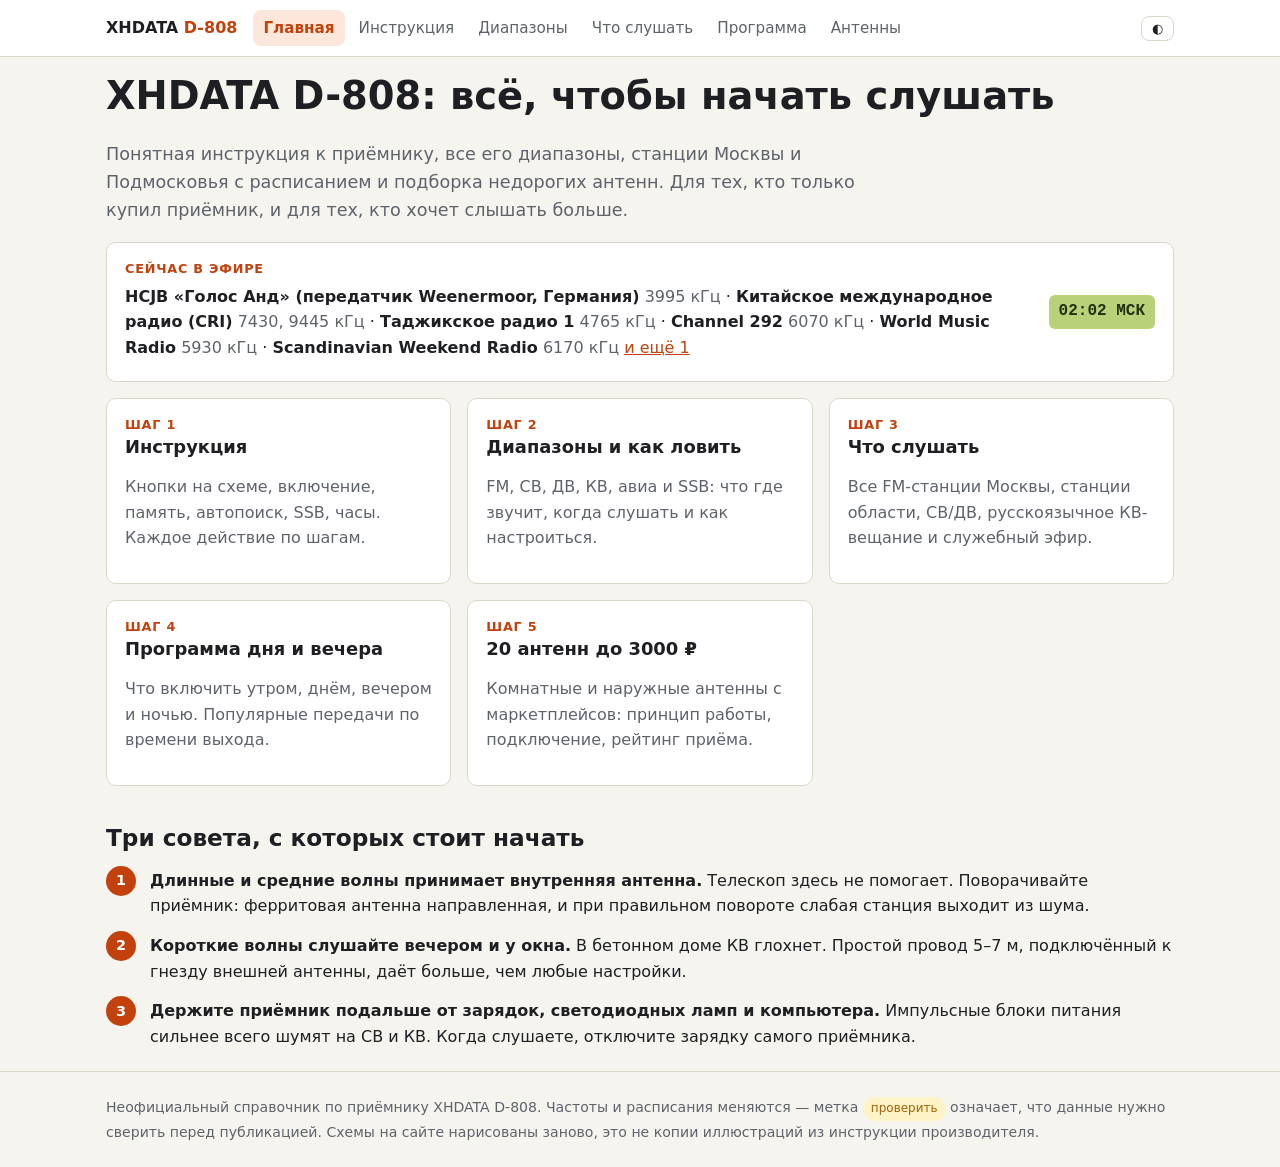
==== site/index.html @ 244ea677 "Справочный сайт по приёмнику XHDATA D-808 Шесть страниц: инструкция со схемой, диапазоны и как ловит" ====
<!doctype html>
<html lang="ru">
<head>
<meta charset="utf-8">
<meta name="viewport" content="width=device-width, initial-scale=1">
<title>XHDATA D-808: справочник</title>
<meta name="description" content="Как пользоваться приёмником XHDATA D-808: пошаговая инструкция, все диапазоны, что слушать в Подмосковье и какие антенны купить до 3000 ₽.">
<link rel="icon" href="favicon.svg" type="image/svg+xml">
<link rel="canonical" href="https://wwwparser.github.io/xhdata-d808/">
<meta property="og:type" content="website">
<meta property="og:locale" content="ru_RU">
<meta property="og:title" content="XHDATA D-808: справочник">
<meta property="og:description" content="Как пользоваться приёмником XHDATA D-808: пошаговая инструкция, все диапазоны, что слушать в Подмосковье и какие антенны купить до 3000 ₽.">
<meta property="og:url" content="https://wwwparser.github.io/xhdata-d808/">
<meta name="theme-color" content="#c2410c">
<link rel="stylesheet" href="assets/style.css">
</head>
<body>
<main class="wrap">
  <h1>XHDATA D-808: всё, чтобы начать слушать</h1>
  <p class="lead">Понятная инструкция к приёмнику, все его диапазоны, станции Москвы и Подмосковья с расписанием и подборка недорогих антенн. Для тех, кто только купил приёмник, и для тех, кто хочет слышать больше.</p>

  <div class="card" style="display:flex;gap:16px;align-items:center;flex-wrap:wrap;margin:16px 0">
    <div style="flex:1 1 260px">
      <div class="kicker">Сейчас в эфире</div>
      <p style="margin:.3em 0" id="now">Загрузка…</p>
    </div>
    <span class="clock" id="clock"></span>
  </div>

  <div class="grid">
    <a class="card" href="guide.html"><div class="kicker">Шаг 1</div><h3>Инструкция</h3>
      <p class="muted">Кнопки на схеме, включение, память, автопоиск, SSB, часы. Каждое действие по шагам.</p></a>
    <a class="card" href="bands.html"><div class="kicker">Шаг 2</div><h3>Диапазоны и как ловить</h3>
      <p class="muted">FM, СВ, ДВ, КВ, авиа и SSB: что где звучит, когда слушать и как настроиться.</p></a>
    <a class="card" href="listen.html"><div class="kicker">Шаг 3</div><h3>Что слушать</h3>
      <p class="muted">Все FM-станции Москвы, станции области, СВ/ДВ, русскоязычное КВ-вещание и служебный эфир.</p></a>
    <a class="card" href="schedule.html"><div class="kicker">Шаг 4</div><h3>Программа дня и вечера</h3>
      <p class="muted">Что включить утром, днём, вечером и ночью. Популярные передачи по времени выхода.</p></a>
    <a class="card" href="antennas.html"><div class="kicker">Шаг 5</div><h3>20 антенн до 3000 ₽</h3>
      <p class="muted">Комнатные и наружные антенны с маркетплейсов: принцип работы, подключение, рейтинг приёма.</p></a>
  </div>

  <h2>Три совета, с которых стоит начать</h2>
  <ol class="steps">
    <li><b>Длинные и средние волны принимает внутренняя антенна.</b> Телескоп здесь не помогает. Поворачивайте приёмник: ферритовая антенна направленная, и при правильном повороте слабая станция выходит из шума.</li>
    <li><b>Короткие волны слушайте вечером и у окна.</b> В бетонном доме КВ глохнет. Простой провод 5–7 м, подключённый к гнезду внешней антенны, даёт больше, чем любые настройки.</li>
    <li><b>Держите приёмник подальше от зарядок, светодиодных ламп и компьютера.</b> Импульсные блоки питания сильнее всего шумят на СВ и КВ. Когда слушаете, отключите зарядку самого приёмника.</li>
  </ol>
</main>
<script src="data/stations.js"></script>
<script src="assets/app.js"></script>
<script>
(function () {
  const { esc, isLive, startClock, groupSW, $ } = Site;
  startClock($("#clock"));
  const S = window.STATIONS || {};
  const live = groupSW([...(S.sw_russian || []), ...(S.sw_other || [])].filter((r) => isLive(r.time_utc)));
  // одна станция — один пункт, сначала подтверждённые
  const seen = new Set();
  const uniq = live.filter((r) => !seen.has(r.station) && seen.add(r.station));
  $("#now").innerHTML = uniq.length
    ? uniq.slice(0, 6).map((r) => `<b>${esc(r.station)}</b> <span class="muted">${esc(r.freq_khz)} кГц</span>`).join(" · ") +
      (uniq.length > 6 ? ` <a href="listen.html#swru">и ещё ${uniq.length - 6}</a>` : "")
    : 'Сейчас по расписанию на КВ тихо. <a href="listen.html">Все станции</a>';
})();
</script>
</body>
</html>
---- site/assets/style.css ----
:root {
  --bg: #f6f4ef;
  --surface: #ffffff;
  --surface-2: #efece4;
  --text: #1d1f22;
  --muted: #5e636b;
  --line: #dcd7cb;
  --accent: #c2410c;
  --accent-soft: #fde7da;
  --ok: #15803d;
  --warn: #a16207;
  --warn-soft: #fef3c7;
  --lcd: #b9d27a;
  --lcd-ink: #22300c;
  --radius: 10px;
  --maxw: 1100px;
  color-scheme: light;
}
@media (prefers-color-scheme: dark) {
  :root:not([data-theme="light"]) {
    --bg: #15171a; --surface: #1d2024; --surface-2: #262a2f; --text: #e8e6e1;
    --muted: #a0a5ad; --line: #353a41; --accent: #fb923c; --accent-soft: #3a2415;
    --ok: #4ade80; --warn: #fbbf24; --warn-soft: #3a3012; --lcd: #7e9446; --lcd-ink: #0e1405;
    color-scheme: dark;
  }
}
:root[data-theme="dark"] {
  --bg: #15171a; --surface: #1d2024; --surface-2: #262a2f; --text: #e8e6e1;
  --muted: #a0a5ad; --line: #353a41; --accent: #fb923c; --accent-soft: #3a2415;
  --ok: #4ade80; --warn: #fbbf24; --warn-soft: #3a3012; --lcd: #7e9446; --lcd-ink: #0e1405;
  color-scheme: dark;
}

* { box-sizing: border-box; }
html { -webkit-text-size-adjust: 100%; }
body {
  margin: 0; background: var(--bg); color: var(--text);
  font: 16px/1.6 "Inter", system-ui, -apple-system, "Segoe UI", Roboto, sans-serif;
}
a { color: var(--accent); }
h1, h2, h3 { line-height: 1.25; margin: 1.6em 0 .5em; }
h1 { font-size: clamp(1.7rem, 4vw, 2.4rem); margin-top: .4em; }
h2 { font-size: 1.45rem; }
h3 { font-size: 1.12rem; }
.wrap { max-width: var(--maxw); margin: 0 auto; padding: 0 16px; }

/* header */
.top { background: var(--surface); border-bottom: 1px solid var(--line); position: sticky; top: 0; z-index: 10; }
.top .wrap { display: flex; align-items: center; gap: 16px; min-height: 56px; flex-wrap: wrap; }
.brand { font-weight: 700; color: var(--text); text-decoration: none; white-space: nowrap; }
.brand span { color: var(--accent); }
.nav { display: flex; gap: 4px; flex-wrap: wrap; flex: 1; }
.nav a { color: var(--muted); text-decoration: none; padding: 6px 10px; border-radius: 8px; font-size: .95rem; }
.nav a:hover { background: var(--surface-2); color: var(--text); }
.nav a.active { background: var(--accent-soft); color: var(--accent); font-weight: 600; }
.theme-btn { border: 1px solid var(--line); background: var(--surface); color: var(--text); border-radius: 8px; padding: 4px 10px; cursor: pointer; }
@media (max-width: 720px) {
  .top { position: static; }
  .nav a { padding: 4px 8px; font-size: .9rem; }
}

main { padding: 8px 0 64px; }
.lead { font-size: 1.1rem; color: var(--muted); max-width: 760px; }
.muted { color: var(--muted); }
.small { font-size: .88rem; }

/* cards */
.grid { display: grid; gap: 16px; grid-template-columns: repeat(auto-fill, minmax(260px, 1fr)); }
.card { background: var(--surface); border: 1px solid var(--line); border-radius: var(--radius); padding: 16px 18px; }
.card h3 { margin-top: 0; }
a.card { color: inherit; text-decoration: none; display: block; transition: border-color .15s; }
a.card:hover { border-color: var(--accent); }
.card .kicker { font-size: .8rem; text-transform: uppercase; letter-spacing: .06em; color: var(--accent); font-weight: 600; }

/* notes */
.note { background: var(--warn-soft); border-left: 4px solid var(--warn); padding: 10px 14px; border-radius: 6px; margin: 16px 0; }
.tip { background: var(--accent-soft); border-left: 4px solid var(--accent); padding: 10px 14px; border-radius: 6px; margin: 16px 0; }
.badge { display: inline-block; font-size: .75rem; padding: 1px 7px; border-radius: 999px; background: var(--surface-2); color: var(--muted); border: 1px solid var(--line); white-space: nowrap; }
.badge.verify { background: var(--warn-soft); color: var(--warn); border-color: transparent; }
.badge.on { background: var(--ok); color: #fff; border-color: transparent; }

/* tables */
.table-wrap { overflow-x: auto; border: 1px solid var(--line); border-radius: var(--radius); background: var(--surface); }
table { border-collapse: collapse; width: 100%; font-size: .95rem; }
th, td { text-align: left; padding: 8px 12px; border-bottom: 1px solid var(--line); vertical-align: top; }
th { background: var(--surface-2); font-weight: 600; position: sticky; top: 0; }
tr:last-child td { border-bottom: 0; }
td.num { font-variant-numeric: tabular-nums; white-space: nowrap; font-weight: 600; }
tr.live td { background: color-mix(in srgb, var(--ok) 10%, transparent); }

/* controls */
.toolbar { display: flex; flex-wrap: wrap; gap: 8px; align-items: center; margin: 12px 0 16px; }
.chip { border: 1px solid var(--line); background: var(--surface); color: var(--text); padding: 6px 12px; border-radius: 999px; cursor: pointer; font: inherit; font-size: .92rem; }
.chip.active { background: var(--accent); border-color: var(--accent); color: #fff; }
input[type="search"] { font: inherit; padding: 6px 12px; border: 1px solid var(--line); border-radius: 8px; background: var(--surface); color: var(--text); min-width: 0; flex: 1 1 200px; max-width: 320px; }

/* steps */
ol.steps { counter-reset: s; list-style: none; padding: 0; margin: 12px 0; }
ol.steps > li { counter-increment: s; position: relative; padding: 4px 0 10px 44px; }
ol.steps > li::before {
  content: counter(s); position: absolute; left: 0; top: 2px; width: 30px; height: 30px; border-radius: 50%;
  background: var(--accent); color: #fff; font-weight: 700; display: grid; place-items: center; font-size: .9rem;
}
details.howto { background: var(--surface); border: 1px solid var(--line); border-radius: var(--radius); margin: 10px 0; }
details.howto > summary { cursor: pointer; padding: 12px 16px; font-weight: 600; list-style: none; }
details.howto > summary::-webkit-details-marker { display: none; }
details.howto > summary::before { content: "▸ "; color: var(--accent); }
details.howto[open] > summary::before { content: "▾ "; }
details.howto > .body { padding: 0 16px 12px; }

/* receiver illustration */
.figure { background: var(--surface); border: 1px solid var(--line); border-radius: var(--radius); padding: 12px; margin: 16px 0; }
.figure svg { width: 100%; height: auto; display: block; }
.figure figcaption { font-size: .88rem; color: var(--muted); margin-top: 6px; }
.kbd { display: inline-block; border: 1px solid var(--line); border-bottom-width: 2px; border-radius: 5px; padding: 0 6px; font-size: .88em; background: var(--surface-2); font-family: ui-monospace, Consolas, monospace; white-space: nowrap; }

/* bands spectrum */
.spectrum { display: grid; gap: 10px; margin: 16px 0; }
.band-row { display: grid; grid-template-columns: 110px 1fr; gap: 12px; align-items: center; }
.band-bar { height: 28px; border-radius: 6px; background: var(--surface-2); position: relative; overflow: hidden; border: 1px solid var(--line); }
.band-bar span { position: absolute; top: 0; bottom: 0; background: var(--accent); opacity: .8; }
.band-bar em { position: absolute; left: 8px; top: 3px; font-style: normal; font-size: .82rem; color: var(--text); mix-blend-mode: normal; }
@media (max-width: 560px) { .band-row { grid-template-columns: 1fr; gap: 4px; } }

/* antennas */
.ant { display: flex; flex-direction: column; gap: 8px; }
.ant .price { font-size: 1.2rem; font-weight: 700; }
.stars { color: var(--accent); letter-spacing: 1px; white-space: nowrap; }
.ratings { display: grid; grid-template-columns: auto 1fr; gap: 2px 10px; font-size: .9rem; }
.ant ul { margin: 0; padding-left: 18px; font-size: .92rem; }
.ant .meta { display: flex; flex-wrap: wrap; gap: 6px; }

/* clock */
.clock { font-family: ui-monospace, Consolas, monospace; background: var(--lcd); color: var(--lcd-ink); padding: 4px 10px; border-radius: 6px; font-weight: 700; }

footer { border-top: 1px solid var(--line); padding: 24px 0; color: var(--muted); font-size: .88rem; }
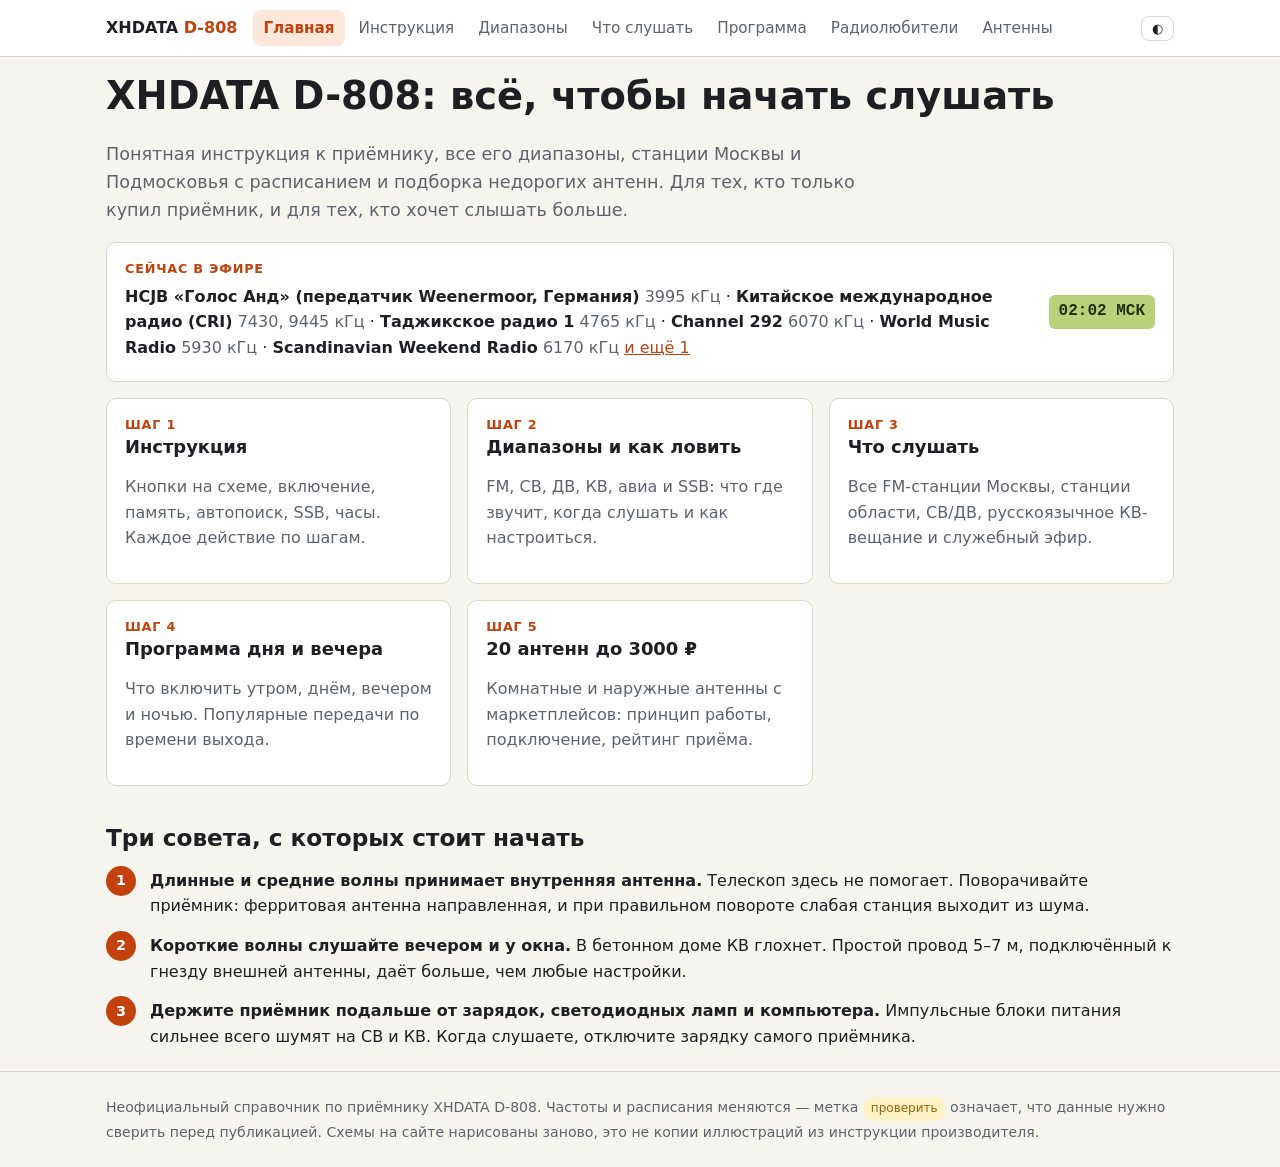
==== commit 1ab92320: "Онлайн-эфир: 93 станции с проверенными потоками - кнопка «▶ онлайн» в строке станции и «Слушать онла" ====
--- a/site/index.html
+++ b/site/index.html
@@ -49,18 +49,25 @@
   </ol>
 </main>
 <script src="data/stations.js"></script>
+<script src="data/streams.js"></script>
 <script src="assets/app.js"></script>
 <script>
 (function () {
-  const { esc, isLive, startClock, groupSW, $ } = Site;
+  const { esc, isLive, startClock, groupSW, streamFor, $ } = Site;
   startClock($("#clock"));
   const S = window.STATIONS || {};
   const live = groupSW([...(S.sw_russian || []), ...(S.sw_other || [])].filter((r) => isLive(r.time_utc)));
+  // длинный список частот: первые три и «…»
+  const shortFreqs = (f) => { const a = String(f).split(", "); return a.length > 3 ? a.slice(0, 3).join(", ") + "…" : f; };
   // одна станция — один пункт, сначала подтверждённые
   const seen = new Set();
   const uniq = live.filter((r) => !seen.has(r.station) && seen.add(r.station));
   $("#now").innerHTML = uniq.length
-    ? uniq.slice(0, 6).map((r) => `<b>${esc(r.station)}</b> <span class="muted">${esc(r.freq_khz)} кГц</span>`).join(" · ") +
+    ? uniq.slice(0, 6).map((r) => {
+        const st = streamFor(r);
+        const play = st ? ` <button class="chip" style="padding:0 8px" data-play="${esc(st.url)}" data-title="${esc(r.station)}" title="Слушать онлайн">▶</button>` : "";
+        return `<b>${esc(r.station)}</b> <span class="muted">${esc(shortFreqs(r.freq_khz))} кГц</span>${play}`;
+      }).join(" · ") +
       (uniq.length > 6 ? ` <a href="listen.html#swru">и ещё ${uniq.length - 6}</a>` : "")
     : 'Сейчас по расписанию на КВ тихо. <a href="listen.html">Все станции</a>';
 })();
--- a/site/assets/style.css
+++ b/site/assets/style.css
@@ -134,3 +134,54 @@
 .clock { font-family: ui-monospace, Consolas, monospace; background: var(--lcd); color: var(--lcd-ink); padding: 4px 10px; border-radius: 6px; font-weight: 700; }
 
 footer { border-top: 1px solid var(--line); padding: 24px 0; color: var(--muted); font-size: .88rem; }
+
+/* active chip: counter readable */
+.chip.active .muted { color: rgba(255,255,255,.85); }
+
+/* раскрывающиеся строки «как включить» */
+tr.has-detail { cursor: pointer; }
+tr.has-detail:hover td { background: color-mix(in srgb, var(--accent) 6%, transparent); }
+tr.has-detail.open td { background: var(--accent-soft); border-bottom-color: transparent; }
+tr.detail > td { background: var(--accent-soft); padding: 0 12px 14px; }
+.tune-btn { font: inherit; font-weight: 700; color: var(--text); background: var(--surface); border: 1px solid var(--line);
+  border-radius: 8px; padding: 2px 8px; cursor: pointer; white-space: nowrap; display: inline-flex; gap: 6px; align-items: center; }
+.tune-btn:hover { border-color: var(--accent); }
+.tune-btn .caret { color: var(--accent); font-size: .8em; transition: transform .15s; }
+tr.open .tune-btn .caret { transform: rotate(180deg); }
+.tune { display: grid; grid-template-columns: 1fr auto; gap: 12px 20px; align-items: start;
+  background: var(--surface); border: 1px solid var(--line); border-radius: var(--radius); padding: 12px 16px; }
+.tune p { margin: 6px 0; }
+.tune ul { margin: 6px 0 0; padding-left: 18px; }
+.tune-keys { font-size: 1.02rem; line-height: 2.1; }
+.tune-keys .kbd { font-size: .95rem; padding: 1px 8px; }
+.tune-pre { font-size: .92rem; background: var(--warn-soft); border-radius: 6px; padding: 4px 8px; }
+.kbd.hold { border-color: var(--accent); }
+.tune-lcd { font: 700 1.05rem/1.2 ui-monospace, Consolas, monospace; background: var(--lcd); color: var(--lcd-ink);
+  padding: 12px 14px; border-radius: 8px; white-space: pre; min-width: 170px; text-align: right; box-shadow: inset 0 0 0 2px rgba(0,0,0,.08); }
+.tune-actions { display: flex; gap: 8px; flex-wrap: wrap; margin-top: 8px; }
+.play-btn { font: inherit; font-weight: 600; border: 0; border-radius: 999px; padding: 6px 14px; cursor: pointer;
+  background: var(--ok); color: #fff; }
+@media (max-width: 640px) {
+  .tune { grid-template-columns: 1fr; }
+  .tune-lcd { order: -1; text-align: left; }
+}
+
+/* плеер онлайн-потока */
+.player { position: fixed; left: 50%; bottom: 12px; transform: translateX(-50%); z-index: 20; width: min(560px, calc(100% - 24px));
+  background: var(--surface); border: 1px solid var(--line); border-radius: 14px; box-shadow: 0 8px 30px rgba(0,0,0,.18);
+  padding: 10px 14px; display: flex; gap: 12px; align-items: center; }
+.player[hidden] { display: none; }
+.player .ptitle { flex: 1; min-width: 0; }
+.player .ptitle b { display: block; overflow: hidden; text-overflow: ellipsis; white-space: nowrap; }
+.player .pstate { font-size: .82rem; color: var(--muted); }
+.player button { font: inherit; border: 1px solid var(--line); background: var(--surface-2); color: var(--text); border-radius: 999px;
+  width: 38px; height: 38px; cursor: pointer; flex: none; }
+.player button.main { background: var(--accent); color: #fff; border-color: var(--accent); }
+body.has-player main { padding-bottom: 110px; }
+/* на узком экране таблица скроллится вбок — карточку подсказки держим в видимой области */
+@media (max-width: 760px) {
+  tr.detail > td { padding: 0 0 12px; }
+  .tune { position: sticky; left: 0; width: calc(100vw - 34px); }
+}
+button.badge { cursor: pointer; font-family: inherit; }
+button.badge:hover { border-color: var(--ok); color: var(--ok); }
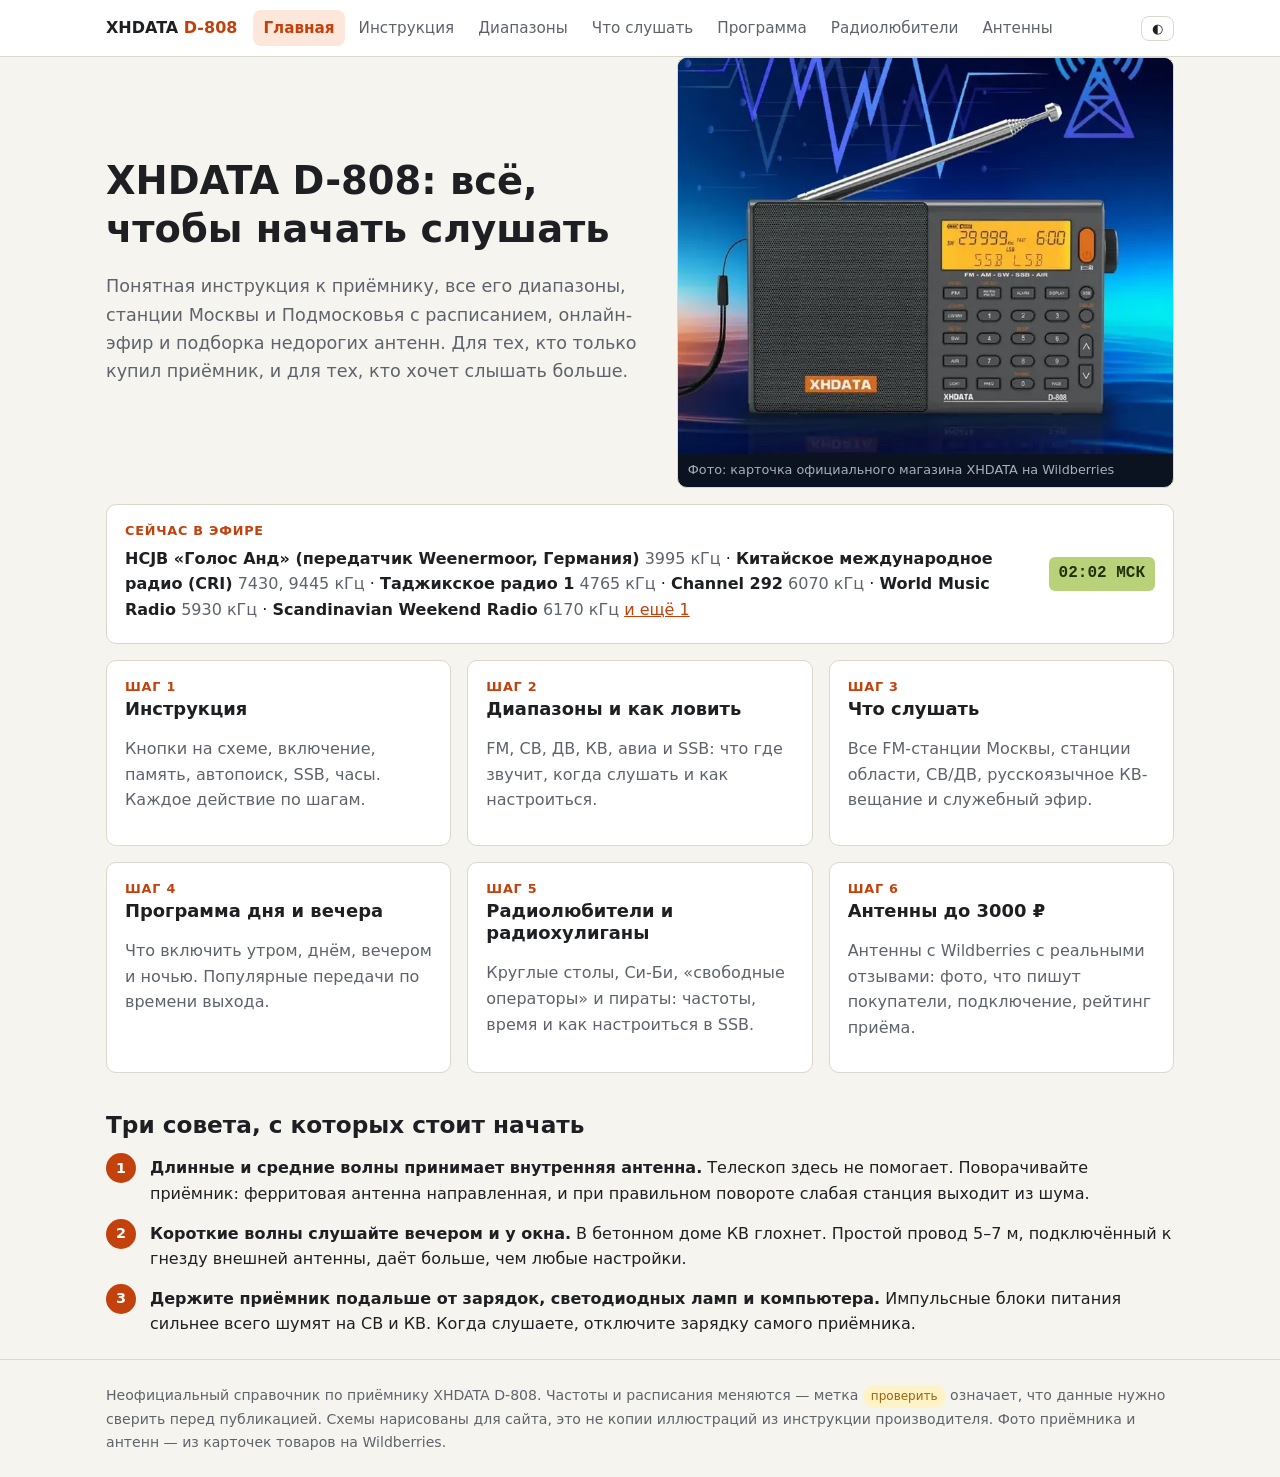
==== commit 5cf0bfde: "Антенны с отзывами и фото, фото приёмника, схема по реальной панели - антенны: только товары WB с >1" ====
--- a/site/index.html
+++ b/site/index.html
@@ -17,8 +17,17 @@
 </head>
 <body>
 <main class="wrap">
-  <h1>XHDATA D-808: всё, чтобы начать слушать</h1>
-  <p class="lead">Понятная инструкция к приёмнику, все его диапазоны, станции Москвы и Подмосковья с расписанием и подборка недорогих антенн. Для тех, кто только купил приёмник, и для тех, кто хочет слышать больше.</p>
+  <div class="hero">
+    <div>
+      <h1>XHDATA D-808: всё, чтобы начать слушать</h1>
+      <p class="lead">Понятная инструкция к приёмнику, все его диапазоны, станции Москвы и Подмосковья с расписанием, онлайн-эфир и подборка недорогих антенн. Для тех, кто только купил приёмник, и для тех, кто хочет слышать больше.</p>
+      <p class="small muted" id="buy"></p>
+    </div>
+    <figure class="hero-photo" style="margin:0">
+      <img src="img/d808/2.webp" alt="Приёмник XHDATA D-808" width="700" height="933" style="aspect-ratio:700/560;object-fit:cover;object-position:50% 78%">
+      <figcaption>Фото: карточка официального магазина XHDATA на Wildberries</figcaption>
+    </figure>
+  </div>
 
   <div class="card" style="display:flex;gap:16px;align-items:center;flex-wrap:wrap;margin:16px 0">
     <div style="flex:1 1 260px">
@@ -37,8 +46,10 @@
       <p class="muted">Все FM-станции Москвы, станции области, СВ/ДВ, русскоязычное КВ-вещание и служебный эфир.</p></a>
     <a class="card" href="schedule.html"><div class="kicker">Шаг 4</div><h3>Программа дня и вечера</h3>
       <p class="muted">Что включить утром, днём, вечером и ночью. Популярные передачи по времени выхода.</p></a>
-    <a class="card" href="antennas.html"><div class="kicker">Шаг 5</div><h3>20 антенн до 3000 ₽</h3>
-      <p class="muted">Комнатные и наружные антенны с маркетплейсов: принцип работы, подключение, рейтинг приёма.</p></a>
+    <a class="card" href="hams.html"><div class="kicker">Шаг 5</div><h3>Радиолюбители и радиохулиганы</h3>
+      <p class="muted">Круглые столы, Си-Би, «свободные операторы» и пираты: частоты, время и как настроиться в SSB.</p></a>
+    <a class="card" href="antennas.html"><div class="kicker">Шаг 6</div><h3>Антенны до 3000 ₽</h3>
+      <p class="muted">Антенны с Wildberries с реальными отзывами: фото, что пишут покупатели, подключение, рейтинг приёма.</p></a>
   </div>
 
   <h2>Три совета, с которых стоит начать</h2>
@@ -50,12 +61,15 @@
 </main>
 <script src="data/stations.js"></script>
 <script src="data/streams.js"></script>
+<script src="data/d808_photos.js"></script>
 <script src="assets/app.js"></script>
 <script>
 (function () {
   const { esc, isLive, startClock, groupSW, streamFor, $ } = Site;
   startClock($("#clock"));
   const S = window.STATIONS || {};
+  const P = window.D808_PHOTOS || {};
+  if (P.url) $("#buy").innerHTML = `Сам приёмник на Wildberries: <a href="${esc(P.url)}" target="_blank" rel="noopener nofollow">${Number(P.price_rub).toLocaleString("ru-RU")} ₽, ★ ${String(P.rating).replace(".", ",")}, ${P.feedbacks_card_total || P.feedbacks} отзывов</a> (цена на ${esc(String(P.checked).split("-").reverse().join("."))}).`;
   const live = groupSW([...(S.sw_russian || []), ...(S.sw_other || [])].filter((r) => isLive(r.time_utc)));
   // длинный список частот: первые три и «…»
   const shortFreqs = (f) => { const a = String(f).split(", "); return a.length > 3 ? a.slice(0, 3).join(", ") + "…" : f; };
--- a/site/assets/style.css
+++ b/site/assets/style.css
@@ -185,3 +185,29 @@
 }
 button.badge { cursor: pointer; font-family: inherit; }
 button.badge:hover { border-color: var(--ok); color: var(--ok); }
+
+/* антенны: галерея и отзывы */
+.ant-grid { grid-template-columns: repeat(auto-fill, minmax(300px, 1fr)); }
+.gallery { display: grid; gap: 6px; margin: -4px -6px 4px; }
+.gallery-main { width: 100%; height: 240px; object-fit: contain; background: #fff; border-radius: 8px; border: 1px solid var(--line); }
+.thumbs { display: flex; gap: 6px; }
+.thumb { padding: 0; border: 2px solid transparent; border-radius: 6px; background: #fff; cursor: pointer; width: 56px; height: 56px; overflow: hidden; }
+.thumb img { width: 100%; height: 100%; object-fit: contain; display: block; }
+.thumb.on { border-color: var(--accent); }
+.ant .wb { font-size: .85rem; font-weight: 500; color: var(--muted); margin-left: 6px; }
+.reviews { background: var(--surface-2); border-radius: 8px; padding: 10px 12px; font-size: .92rem; }
+.reviews p { margin: 4px 0; }
+.reviews .pc { display: grid; grid-template-columns: 1fr 1fr; gap: 8px; }
+@media (max-width: 420px) { .reviews .pc { grid-template-columns: 1fr; } }
+.reviews ul { margin: 2px 0 0; padding-left: 0; list-style: none; font-size: .88rem; }
+.reviews li { padding-left: 16px; position: relative; margin: 2px 0; }
+.reviews ul.plus li::before { content: "+"; position: absolute; left: 0; color: var(--ok); font-weight: 700; }
+.reviews ul.minus li::before { content: "−"; position: absolute; left: 0; color: var(--accent); font-weight: 700; }
+.ant .buy { font-weight: 600; margin-top: auto; }
+
+/* фото приёмника */
+.hero { display: grid; grid-template-columns: 1.1fr 1fr; gap: 24px; align-items: center; }
+.hero-photo { background: #0b1220; border-radius: var(--radius); overflow: hidden; border: 1px solid var(--line); }
+.hero-photo img { width: 100%; height: auto; display: block; }
+.hero-photo figcaption { font-size: .8rem; color: #a7b0c0; padding: 6px 10px; }
+@media (max-width: 760px) { .hero { grid-template-columns: 1fr; } }
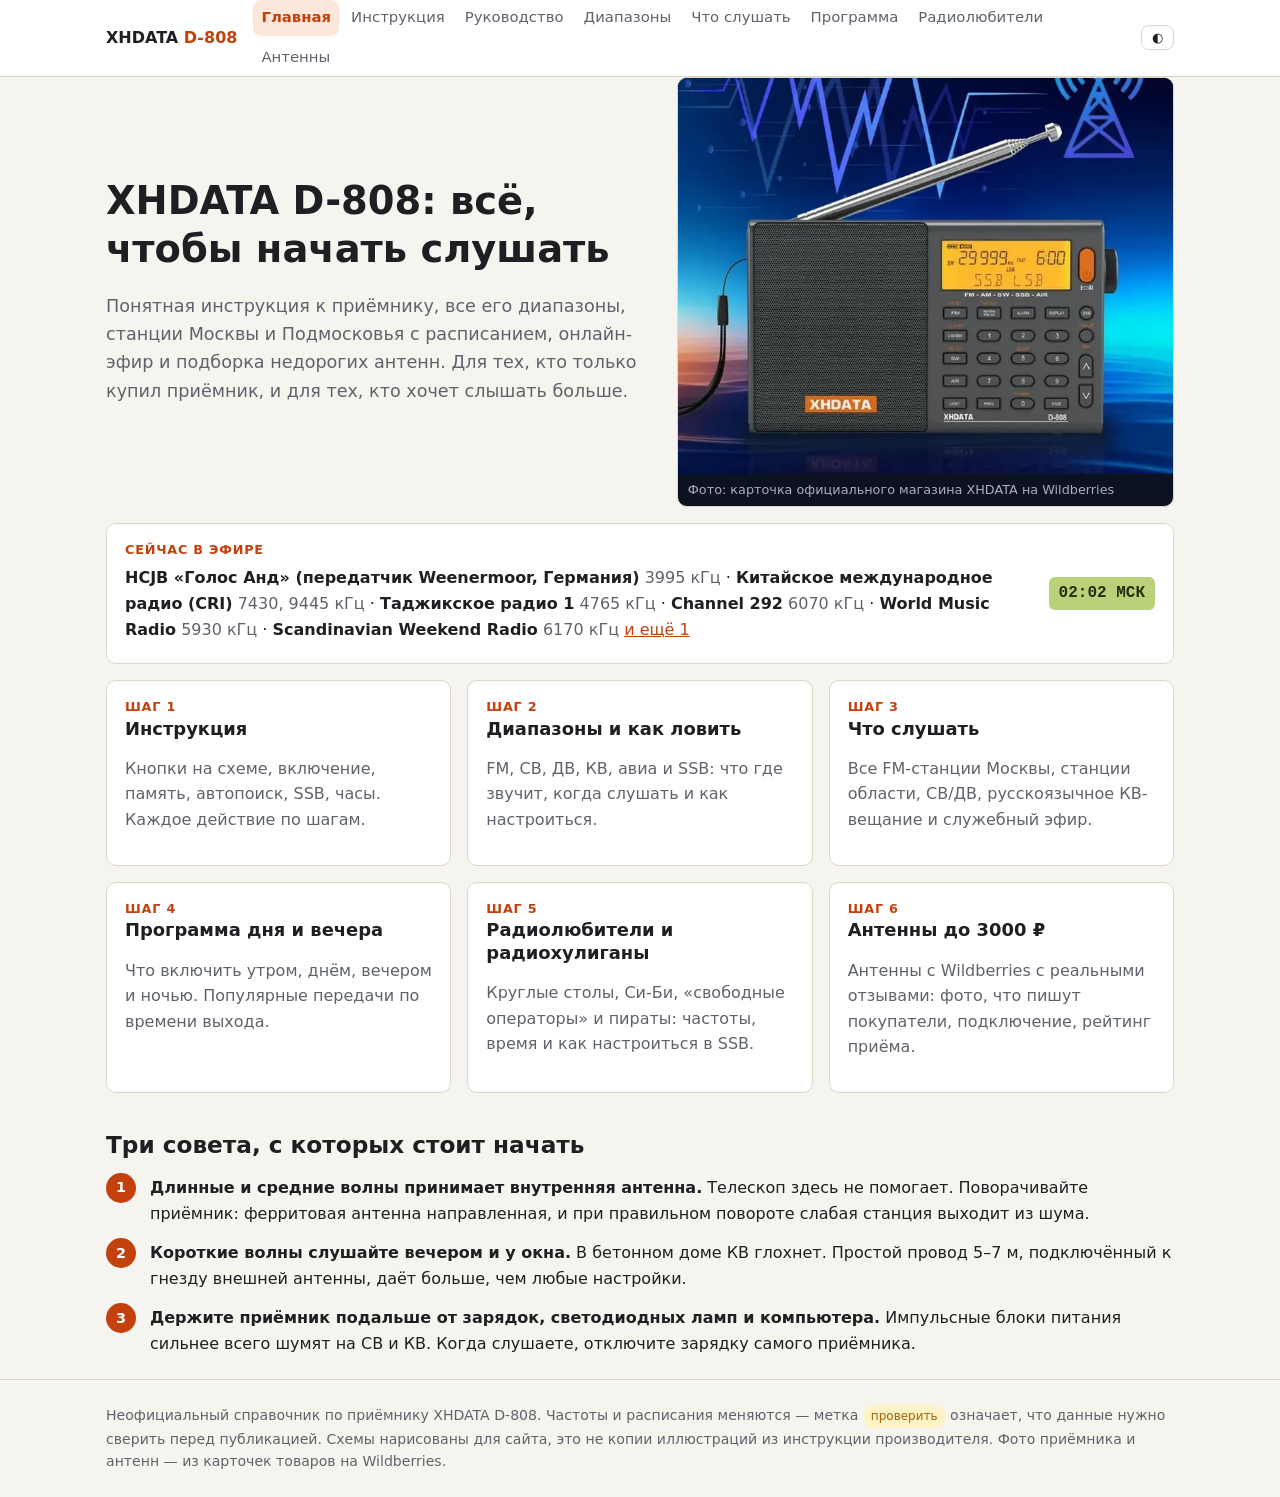
==== commit b766b2e5: "SEO: метатеги, микроразметка, FAQ, пререндер, IndexNow - scripts/seo.py: заголовки и описания под за" ====
--- a/site/index.html
+++ b/site/index.html
@@ -3,16 +3,26 @@
 <head>
 <meta charset="utf-8">
 <meta name="viewport" content="width=device-width, initial-scale=1">
-<title>XHDATA D-808: справочник</title>
-<meta name="description" content="Как пользоваться приёмником XHDATA D-808: пошаговая инструкция, все диапазоны, что слушать в Подмосковье и какие антенны купить до 3000 ₽.">
+<!-- seo:start -->
+<title>XHDATA D-808: инструкция на русском, частоты станций, антенны</title>
+<meta name="description" content="Справочник по приёмнику XHDATA D-808: инструкция на русском, что слушать в Москве и Подмосковье на FM, СВ и КВ, онлайн-эфир станций, радиолюбители и антенны до 3000 ₽.">
+<meta name="robots" content="index, follow, max-image-preview:large">
+<link rel="canonical" href="https://wwwparser.github.io/xhdata-d808/">
 <link rel="icon" href="favicon.svg" type="image/svg+xml">
-<link rel="canonical" href="https://wwwparser.github.io/xhdata-d808/">
+<link rel="apple-touch-icon" href="img/apple-touch-icon.png">
+<meta name="theme-color" content="#c2410c">
 <meta property="og:type" content="website">
 <meta property="og:locale" content="ru_RU">
-<meta property="og:title" content="XHDATA D-808: справочник">
-<meta property="og:description" content="Как пользоваться приёмником XHDATA D-808: пошаговая инструкция, все диапазоны, что слушать в Подмосковье и какие антенны купить до 3000 ₽.">
+<meta property="og:site_name" content="XHDATA D-808 — справочник">
+<meta property="og:title" content="XHDATA D-808: инструкция на русском, частоты станций, антенны">
+<meta property="og:description" content="Справочник по приёмнику XHDATA D-808: инструкция на русском, что слушать в Москве и Подмосковье на FM, СВ и КВ, онлайн-эфир станций, радиолюбители и антенны до 3000 ₽.">
 <meta property="og:url" content="https://wwwparser.github.io/xhdata-d808/">
-<meta name="theme-color" content="#c2410c">
+<meta property="og:image" content="https://wwwparser.github.io/xhdata-d808/img/og-cover.jpg">
+<meta property="og:image:width" content="1200">
+<meta property="og:image:height" content="630">
+<meta name="twitter:card" content="summary_large_image">
+<script type="application/ld+json">{"@context":"https://schema.org","@graph":[{"@type":"BreadcrumbList","itemListElement":[{"@type":"ListItem","position":1,"name":"Главная","item":"https://wwwparser.github.io/xhdata-d808/"}]},{"@type":"WebSite","@id":"https://wwwparser.github.io/xhdata-d808/#site","url":"https://wwwparser.github.io/xhdata-d808/","name":"XHDATA D-808 — справочник","inLanguage":"ru","description":"Справочник по приёмнику XHDATA D-808: инструкция на русском, что слушать в Москве и Подмосковье на FM, СВ и КВ, онлайн-эфир станций, радиолюбители и антенны до 3000 ₽."},{"@type":"WebPage","@id":"https://wwwparser.github.io/xhdata-d808/#page","url":"https://wwwparser.github.io/xhdata-d808/","name":"XHDATA D-808: инструкция на русском, частоты станций, антенны","description":"Справочник по приёмнику XHDATA D-808: инструкция на русском, что слушать в Москве и Подмосковье на FM, СВ и КВ, онлайн-эфир станций, радиолюбители и антенны до 3000 ₽.","inLanguage":"ru","isPartOf":{"@id":"https://wwwparser.github.io/xhdata-d808/#site"},"dateModified":"2026-09-23","about":{"@type":"Product","name":"XHDATA D-808","brand":{"@type":"Brand","name":"XHDATA"},"category":"Всеволновый радиоприёмник"},"primaryImageOfPage":"https://wwwparser.github.io/xhdata-d808/img/d808/2.webp"}]}</script>
+<!-- seo:end -->
 <link rel="stylesheet" href="assets/style.css">
 </head>
 <body>
--- a/site/assets/style.css
+++ b/site/assets/style.css
@@ -50,7 +50,7 @@
 .brand { font-weight: 700; color: var(--text); text-decoration: none; white-space: nowrap; }
 .brand span { color: var(--accent); }
 .nav { display: flex; gap: 4px; flex-wrap: wrap; flex: 1; }
-.nav a { color: var(--muted); text-decoration: none; padding: 6px 10px; border-radius: 8px; font-size: .95rem; }
+.nav a { color: var(--muted); text-decoration: none; padding: 6px 8px; border-radius: 8px; font-size: .93rem; }
 .nav a:hover { background: var(--surface-2); color: var(--text); }
 .nav a.active { background: var(--accent-soft); color: var(--accent); font-weight: 600; }
 .theme-btn { border: 1px solid var(--line); background: var(--surface); color: var(--text); border-radius: 8px; padding: 4px 10px; cursor: pointer; }
